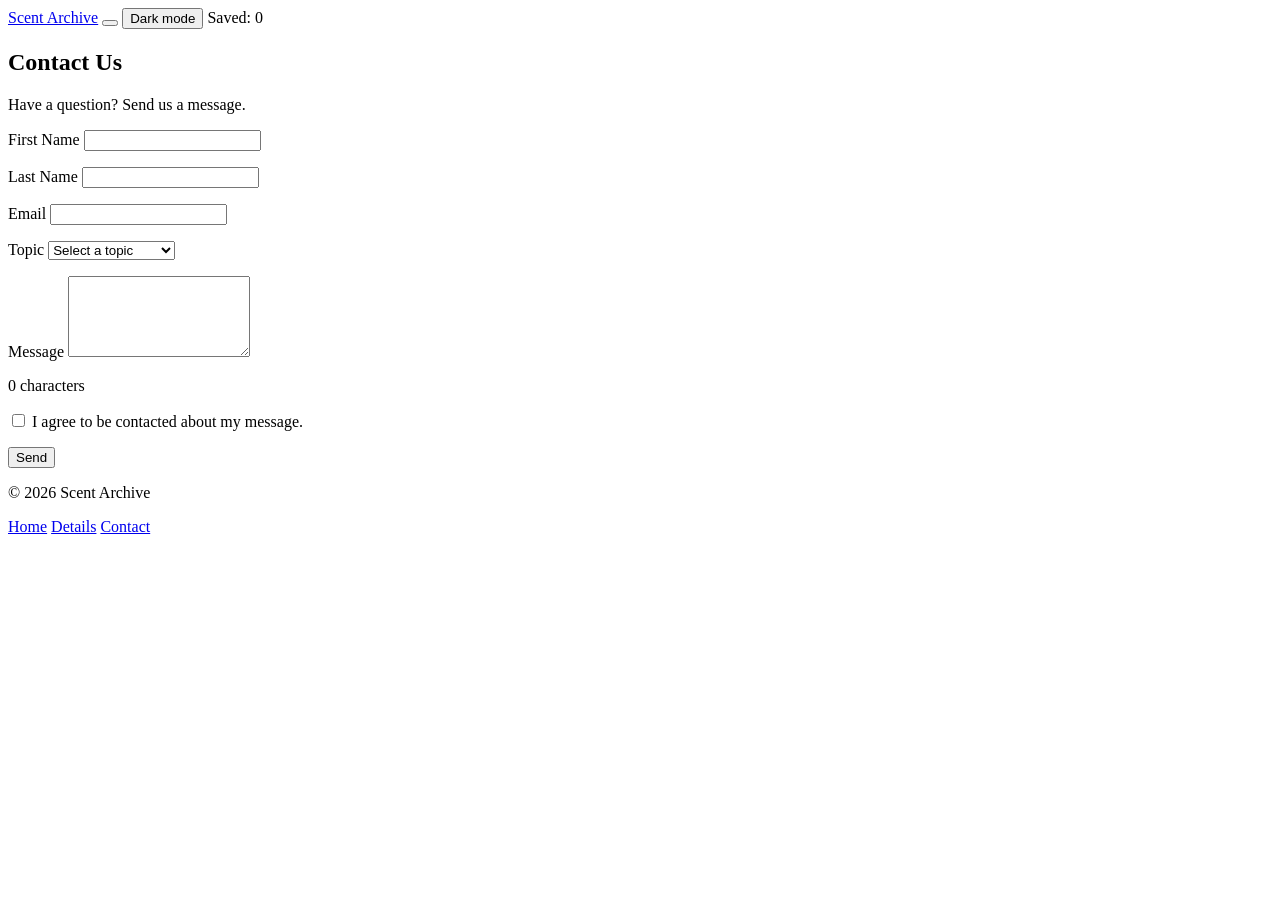
==== contact.html @ d29e4838 "Add detail and contact page" ====
<!DOCTYPE html>
<html lang="en" data-bs-theme="light">
<head>
    <meta charset="UTF-8">
    <meta name="viewport" content="width=device-width, initial-scale=1.0">
    <title>Contact | Scent Archive</title>
    <link rel="stylesheet" href="css/bootstrap.min.css">
    <link rel="stylesheet" href="css/style.css">
</head>
<body>

    <header class="site-header">
        <nav class="navbar md:navbar-expand">
            <div class="container-fluid">
                <a class="navbar-brand" href="index.html">Scent Archive</a>

                <button class="btn-icon navbar-toggler" type="button"
                    data-bs-toggle="drawer" data-bs-target="#menu"
                    aria-controls="menu" aria-expanded="false"
                    aria-label="Open menu">
                    <span class="navbar-toggler-icon" aria-hidden="true"></span>
                </button>

                <dialog class="drawer drawer-end" id="menu" tabindex="-1" aria-labelledby="menuTitle">

                    <div class="drawer-header">
                        <h2 class="drawer-title" id="menuTitle">Menu</h2>
                        <button class="btn-close" type="button"
                            data-bs-dismiss="drawer" aria-label="Close menu"></button>
                    </div>

                    <div class="drawer-body">
                        <ul class="navbar-nav">
                            <li class="nav-item">
                                <a class="nav-link" href="index.html">Home</a>
                            </li>
                            <li class="nav-item">
                                <a class="nav-link" href="detail.html">Details</a>
                            </li>
                            <li class="nav-item">
                                <a class="nav-link active" aria-current="page" href="contact.html">Contact</a>
                            </li>
                        </ul>
                    </div>
                </dialog>

                <button type="button" id="theme" aria-pressed="false">
                    Dark mode
                </button>

                <span id="saved" aria-live="polite">Saved: 0</span>
            </div>
        </nav>
    </header>

    <main class="container">
        <section class="contact">
            <h1>Contact Us</h1>
            <p>Have a question? Send us a message.</p>

            <form id="contactForm" novalidate>
                <div class="row g-4">

                    <div class="col-12 md:col-6">
                        <div class="form-field">
                            <label for="firstName" class="form-label">First Name</label>
                            <input type="text" id="firstName" class="form-control" required>
                            <p class="error" id="firstError"></p>
                        </div>
                    </div>

                    <div class="col-12 md:col-6">
                        <div class="form-field">
                            <label for="lastName" class="form-label">Last Name</label>
                            <input type="text" id="lastName" class="form-control" required>
                            <p class="error" id="lastError"></p>
                        </div>
                    </div>

                    <div class="col-12">
                        <div class="form-field">
                            <label for="email" class="form-label">Email</label>
                            <input type="email" id="email" class="form-control" required>
                            <p class="error" id="emailError"></p>
                        </div>
                    </div>

                    <div class="col-12">
                        <div class="form-field">
                            <label for="topic" class="form-label">Topic</label>
                            <select id="topic" class="form-control" required>
                                <option value="">Select a topic</option>
                                <option value="question">General Question</option>
                                <option value="story">Share a Story</option>
                                <option value="feedback">Feedback</option>
                            </select>
                            <p class="error" id="topicError"></p>
                        </div>
                    </div>

                    <div class="col-12">
                        <div class="form-field">
                            <label for="message" class="form-label">Message</label>
                            <textarea id="message" class="form-control" rows="5" required></textarea>
                            <p id="charCount" aria-live="polite">0 characters</p>
                            <p class="error" id="messageError"></p>
                        </div>
                    </div>

                    <div class="col-12">
                        <div class="form-field">
                            <input type="checkbox" id="consent" class="check" required>
                            <label for="consent">I agree to be contacted about my message.</label>
                            <p class="error" id="consentError"></p>
                        </div>
                    </div>

                    <div class="col-12">
                        <button type="submit" class="btn-solid theme-primary">Send</button>
                    </div>

                </div>
            </form>

            <p id="confirmation" aria-live="polite" hidden></p>
        </section>
    </main>

    <footer class="site-footer">
        <p>&copy; 2026 Scent Archive</p>

        <nav class="footer-links">
            <a href="index.html">Home</a>
            <a href="detail.html">Details</a>
            <a href="contact.html">Contact</a>
        </nav>
    </footer>

    <script type="module" src="js/bootstrap.bundle.min.js"></script>
    <script src="js/data.js"></script>
    <script src="js/main.js"></script>

</body>
</html>
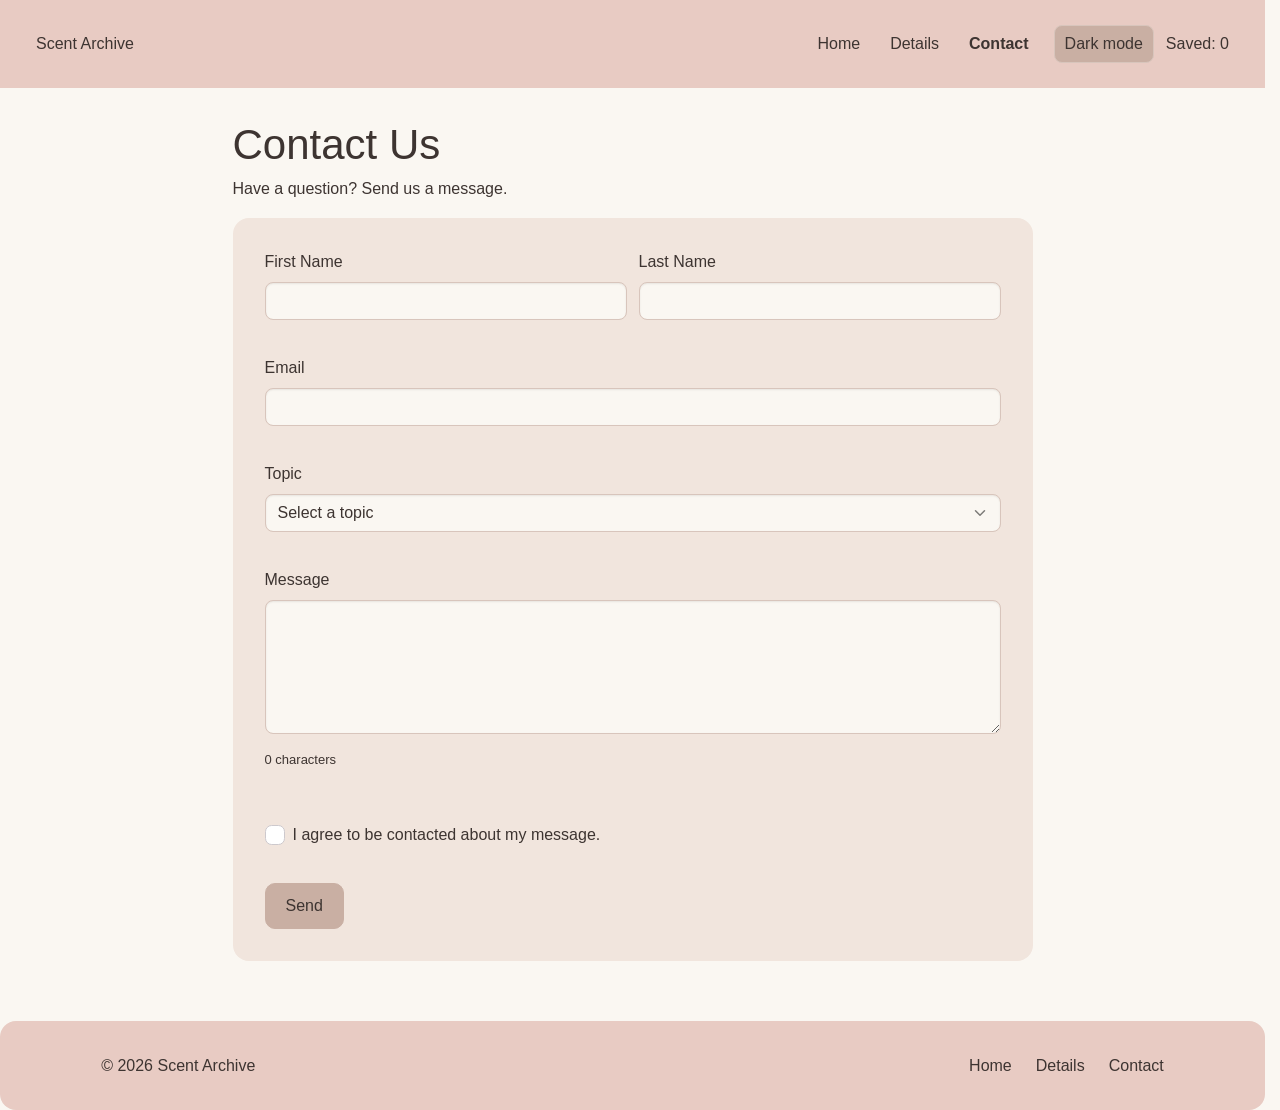
==== commit 7b36e694: "Improve responsive navbar layout" ====
--- a/contact.html
+++ b/contact.html
@@ -9,47 +9,45 @@
     <link rel="stylesheet" href="css/style.css">
 </head>
 <body>
-
+    
     <header class="site-header">
         <nav class="navbar md:navbar-expand">
             <div class="container-fluid">
                 <a class="navbar-brand" href="index.html">Scent Archive</a>
 
-                <button class="btn-icon navbar-toggler" type="button"
-                    data-bs-toggle="drawer" data-bs-target="#menu"
-                    aria-controls="menu" aria-expanded="false"
-                    aria-label="Open menu">
-                    <span class="navbar-toggler-icon" aria-hidden="true"></span>
-                </button>
+                <div class="nav-right">
+                    <dialog class="drawer drawer-end" id="menu"
+                        tabindex="-1" aria-labelledby="menuTitle">
+                        <div class="drawer-header">
+                            <h2 class="drawer-title" id="menuTitle">Menu</h2>
+                            <button class="btn-close" type="button"
+                                data-bs-dismiss="drawer" aria-label="Close menu"></button>
+                        </div>
 
-                <dialog class="drawer drawer-end" id="menu" tabindex="-1" aria-labelledby="menuTitle">
+                        <div class="drawer-body">
+                            <ul class="navbar-nav">
+                                <li class="nav-item">
+                                    <a class="nav-link" href="index.html">Home</a>
+                                </li>
+                                <li class="nav-item">
+                                    <a class="nav-link" href="detail.html">Details</a>
+                                </li>
+                                <li class="nav-item">
+                                    <a class="nav-link active" aria-current="page" href="contact.html">Contact</a>
+                                </li>
+                            </ul>
+                        </div>
+                    </dialog>
 
-                    <div class="drawer-header">
-                        <h2 class="drawer-title" id="menuTitle">Menu</h2>
-                        <button class="btn-close" type="button"
-                            data-bs-dismiss="drawer" aria-label="Close menu"></button>
-                    </div>
+                    <button type="button" id="theme" aria-pressed="false">Dark mode</button>
+                    <span id="saved" aria-live="polite">Saved: 0</span>
 
-                    <div class="drawer-body">
-                        <ul class="navbar-nav">
-                            <li class="nav-item">
-                                <a class="nav-link" href="index.html">Home</a>
-                            </li>
-                            <li class="nav-item">
-                                <a class="nav-link" href="detail.html">Details</a>
-                            </li>
-                            <li class="nav-item">
-                                <a class="nav-link active" aria-current="page" href="contact.html">Contact</a>
-                            </li>
-                        </ul>
-                    </div>
-                </dialog>
-
-                <button type="button" id="theme" aria-pressed="false">
-                    Dark mode
-                </button>
-
-                <span id="saved" aria-live="polite">Saved: 0</span>
+                    <button class="btn-icon navbar-toggler" type="button"
+                        data-bs-toggle="drawer" data-bs-target="#menu"
+                        aria-controls="menu" aria-expanded="false" aria-label="Open menu">
+                        <span class="navbar-toggler-icon" aria-hidden="true"></span>
+                    </button>
+                </div>
             </div>
         </nav>
     </header>
--- a/css/style.css
+++ b/css/style.css
@@ -0,0 +1,486 @@
+
+/* Colors */
+
+:root {
+    --bg: #faf7f2;
+    --text: #3d3431;
+    --pink: #e8cbc3;
+    --cream: #f1e5dd;
+    --brown: #c9afa3;
+    --border: #d8c5bc;
+}
+
+[data-bs-theme="dark"] {
+    --bg: #211e1d;
+    --text: #f3e9e4;
+    --pink: #493934;
+    --cream: #38302d;
+    --brown: #70574e;
+    --border: #65554e;
+}
+
+
+/* General */
+
+body {
+    margin: 0;
+    background-color: var(--bg);
+    color: var(--text);
+    font-family: Arial, sans-serif;
+}
+
+main.container {
+    max-width: 1200px;
+    padding-top: 32px;
+    padding-bottom: 60px;
+}
+
+h1, h2, h3, p {
+    color: var(--text);
+}
+
+p {
+    line-height: 1.6;
+}
+
+img {
+    max-width: 100%;
+}
+
+
+/* Navbar */
+
+.site-header {
+    background-color: var(--pink);
+    padding: 16px 24px;
+}
+
+.site-header .navbar {
+    background-color: var(--pink);
+}
+
+.site-header .container-fluid {
+    display: flex;
+    align-items: center;
+    gap: 8px;
+}
+
+.navbar-brand {
+    color: var(--text);
+    margin-right: 0;
+}
+
+.nav-right {
+    display: flex;
+    align-items: center;
+    gap: 12px;
+    margin-left: auto;
+}
+
+.nav-link,
+.nav-link.active {
+    color: var(--text);
+}
+
+.nav-link.active {
+    font-weight: bold;
+}
+
+#theme {
+    padding: 6px 10px;
+    background-color: var(--brown);
+    color: var(--text);
+    border: 1px solid var(--border);
+    border-radius: 8px;
+    cursor: pointer;
+}
+
+#saved {
+    color: var(--text);
+    white-space: nowrap;
+}
+
+.navbar-toggler {
+    padding: 4px;
+    margin-left: 0;
+}
+
+.drawer,
+.drawer-title {
+    color: var(--text);
+}
+
+.drawer-header,
+.drawer-body {
+    background-color: var(--bg);
+}
+
+
+/* Buttons */
+
+.btn-primary,
+.btn-solid.theme-primary {
+    display: inline-block;
+    padding: 10px 20px;
+    background-color: var(--brown);
+    color: var(--text);
+    border: 1px solid var(--brown);
+    border-radius: 10px;
+    text-decoration: none;
+}
+
+.btn-subtle {
+    padding: 10px 20px;
+    background-color: var(--cream);
+    color: var(--text);
+    border: 1px solid var(--border);
+    border-radius: 10px;
+}
+
+
+/* Hero */
+
+.hero-banner,
+.hero-sidebar {
+    padding: 36px;
+    border-radius: 16px;
+}
+
+.hero-banner {
+    background-color: var(--cream);
+    border: 6px solid var(--bg);
+}
+
+.hero-sidebar {
+    background-color: var(--pink);
+    border: 6px solid var(--bg);
+}
+
+.hero-banner h1 {
+    font-size: 42px;
+    margin-bottom: 24px;
+}
+
+.hero-banner p {
+    font-size: 18px;
+    margin-bottom: 32px;
+}
+
+.hero-sidebar h2 {
+    font-size: 28px;
+    margin-bottom: 20px;
+}
+
+
+/* Search and Categories */
+
+.filters {
+    margin-top: 40px;
+    margin-bottom: 32px;
+}
+
+#search {
+    padding: 14px;
+    margin-bottom: 16px;
+    border: 1px solid var(--border);
+    border-radius: 10px;
+    background-color: var(--cream);
+    color: var(--text);
+}
+
+#search::placeholder {
+    color: var(--text);
+}
+
+.categories {
+    display: flex;
+    flex-wrap: wrap;
+    gap: 12px;
+    margin-bottom: 16px;
+}
+
+#count {
+    font-size: 14px;
+}
+
+
+/* Story Cards */
+
+.card {
+    height: 100%;
+    background-color: var(--cream);
+    border: 1px solid var(--border);
+    border-radius: 16px;
+    overflow: hidden;
+}
+
+.card-img {
+    width: 100%;
+    height: 240px;
+    object-fit: cover;
+}
+
+.card-body {
+    padding: 24px;
+}
+
+.card-title {
+    font-size: 24px;
+    margin-bottom: 12px;
+}
+
+.card-buttons {
+    display: flex;
+    align-items: center;
+    gap: 12px;
+}
+
+.card-buttons a,
+.card-buttons button {
+    width: auto;
+    white-space: nowrap;
+}
+
+#noResults {
+    text-align: center;
+    margin-top: 24px;
+}
+
+.card-body > p:first-child {
+    text-transform: uppercase;
+}
+
+/* Detail Page */
+
+.article-header {
+    margin-bottom: 32px;
+}
+
+.article-header h1 {
+    font-size: 42px;
+}
+
+.article-content {
+    background-color: var(--cream);
+    padding: 30px;
+    border-radius: 16px;
+}
+
+.article-img {
+    width: 100%;
+    max-height: 420px;
+    object-fit: cover;
+    border-radius: 12px;
+    margin-bottom: 30px;
+}
+
+.flower-note {
+    margin: 24px 0;
+}
+
+.flower-note h3 {
+    font-size: 20px;
+}
+
+.article-sidebar {
+    background-color: var(--pink);
+    padding: 28px;
+    border-radius: 16px;
+}
+
+.article-sidebar h3 {
+    font-size: 14px;
+}
+
+.info-grid {
+    display: grid;
+    grid-template-columns: 1fr 1fr;
+    gap: 20px;
+}
+
+#read {
+    padding: 10px 20px;
+    background-color: var(--brown);
+    color: var(--text);
+    border: 1px solid var(--border);
+    border-radius: 10px;
+    cursor: pointer;
+}
+
+.faq {
+    margin-top: 40px;
+}
+
+.accordion-item {
+    padding: 16px;
+    margin-bottom: 12px;
+    background-color: var(--cream);
+    border: 1px solid var(--border);
+    border-radius: 10px;
+}
+
+.accordion-header {
+    cursor: pointer;
+    color: var(--text);
+}
+
+.accordion-body {
+    padding-top: 12px;
+}
+
+
+/* Contact Page */
+
+.contact {
+    max-width: 800px;
+    margin: 0 auto;
+}
+
+.contact h1 {
+    font-size: 42px;
+}
+
+#contactForm {
+    background-color: var(--cream);
+    padding: 32px;
+    border-radius: 16px;
+}
+
+.form-label {
+    color: var(--text);
+}
+
+.form-control {
+    background-color: var(--bg);
+    color: var(--text);
+    border: 1px solid var(--border);
+    border-radius: 8px;
+}
+
+.form-control:focus {
+    background-color: var(--bg);
+    color: var(--text);
+}
+
+#charCount {
+    font-size: 13px;
+    margin-top: 8px;
+}
+
+.error {
+    color: #b83a3a;
+    font-size: 14px;
+}
+
+[data-bs-theme="dark"] .error {
+    color: #ff9999;
+}
+
+#confirmation {
+    margin-top: 24px;
+    padding: 16px;
+    background-color: var(--pink);
+    border-radius: 10px;
+}
+
+
+/* Footer */
+
+.site-footer {
+    display: flex;
+    align-items: center;
+    justify-content: space-between;
+    padding: 32px 8%;
+    background-color: var(--pink);
+    border-radius: 16px;
+}
+
+.site-footer p {
+    margin: 0;
+}
+
+.footer-links {
+    display: flex;
+    gap: 24px;
+}
+
+.footer-links a {
+    color: var(--text);
+    text-decoration: none;
+}
+
+
+/* Hidden Content */
+
+[hidden] {
+    display: none !important;
+}
+
+
+/* Mobile */
+
+@media (max-width: 767px) {
+    .site-header {
+        padding: 12px;
+    }
+
+    .site-header .container-fluid {
+        gap: 8px;
+    }
+
+    .navbar-brand {
+        font-size: 18px;
+    }
+
+    #theme {
+        padding: 6px;
+        font-size: 12px;
+    }
+
+    #saved {
+        font-size: 12px;
+    }
+
+    main.container {
+        padding-top: 20px;
+        padding-bottom: 40px;
+    }
+
+    .hero-banner,
+    .hero-sidebar {
+        padding: 24px;
+    }
+
+    .hero-banner h1 {
+        font-size: 32px;
+    }
+
+    .hero-sidebar h2 {
+        font-size: 24px;
+    }
+
+    .card-img {
+        height: 220px;
+    }
+
+    .article-header h1,
+    .contact h1 {
+        font-size: 32px;
+    }
+
+    .article-content,
+    .article-sidebar,
+    #contactForm {
+        padding: 20px;
+    }
+
+    .info-grid {
+        grid-template-columns: 1fr;
+    }
+
+    .footer-links {
+        flex-wrap: column;
+        align-items: flex-start;
+        gap: 20px;
+    }
+}
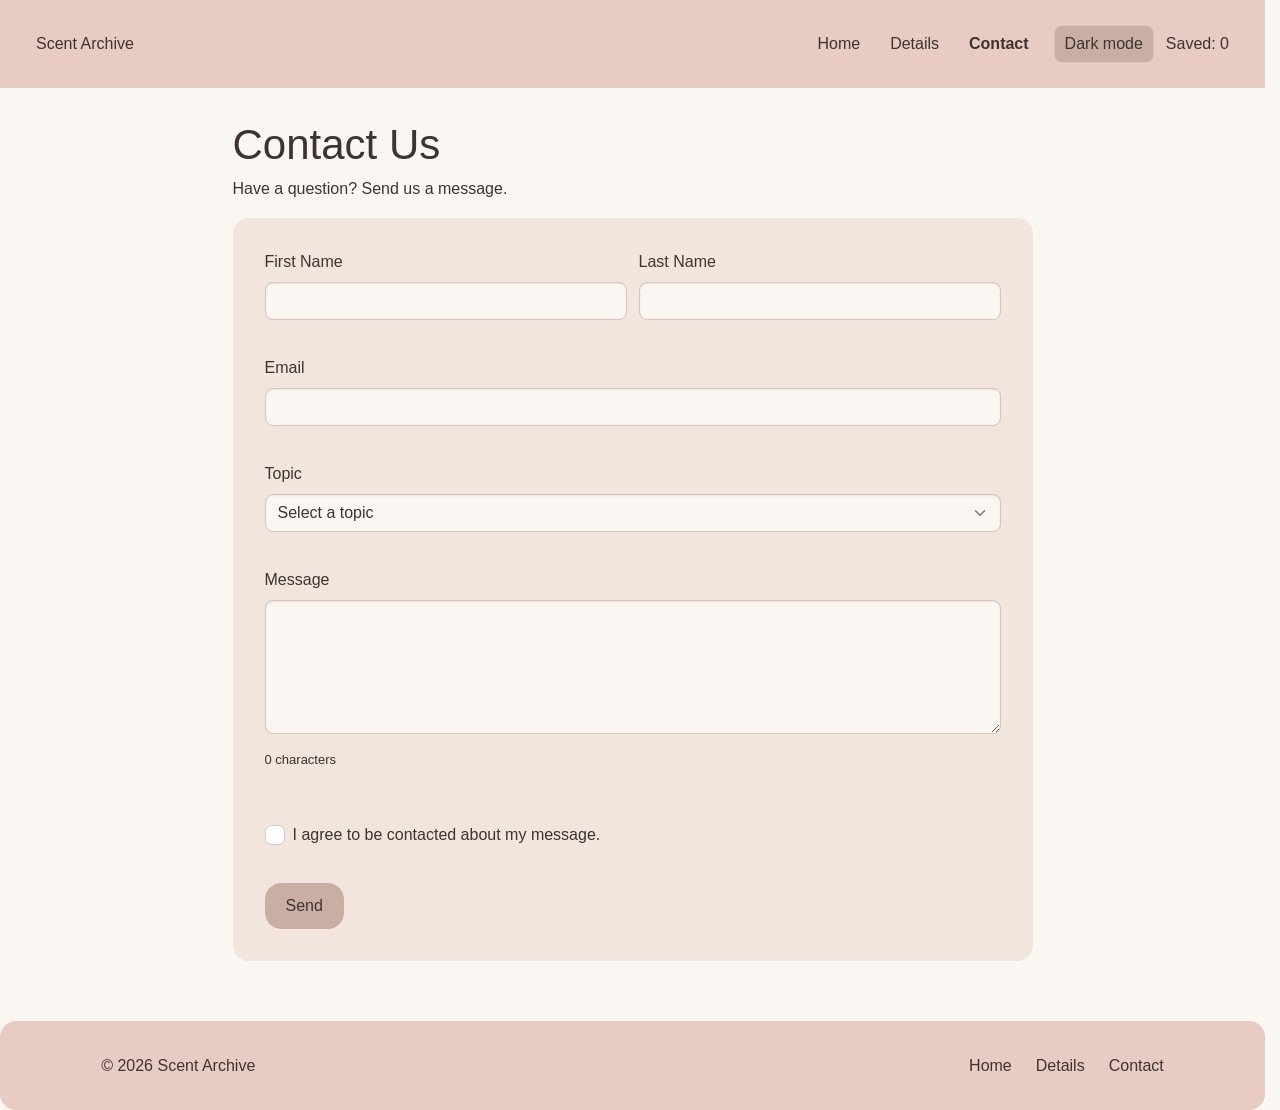
==== commit 9337ce92: "Refine JavaScript and improve form validation and accessibility" ====
--- a/contact.html
+++ b/contact.html
@@ -63,54 +63,59 @@
                     <div class="col-12 md:col-6">
                         <div class="form-field">
                             <label for="firstName" class="form-label">First Name</label>
-                            <input type="text" id="firstName" class="form-control" required>
-                            <p class="error" id="firstError"></p>
+                            <input type="text" id="firstName" class="form-control" 
+                            required aria-describedby="firstNameFeedback">
+                            <p class="error" id="firstNameFeedback"></p>
                         </div>
                     </div>
 
                     <div class="col-12 md:col-6">
                         <div class="form-field">
                             <label for="lastName" class="form-label">Last Name</label>
-                            <input type="text" id="lastName" class="form-control" required>
-                            <p class="error" id="lastError"></p>
+                            <input type="text" id="lastName" class="form-control" 
+                            required aria-describedby="lastNameFeedback">
+                            <p class="error" id="lastNameFeedback"></p>
                         </div>
                     </div>
 
                     <div class="col-12">
                         <div class="form-field">
                             <label for="email" class="form-label">Email</label>
-                            <input type="email" id="email" class="form-control" required>
-                            <p class="error" id="emailError"></p>
+                            <input type="email" id="email" class="form-control" 
+                            required aria-describedby="emailFeedback">
+                            <p class="error" id="emailFeedback"></p>
                         </div>
                     </div>
 
                     <div class="col-12">
                         <div class="form-field">
                             <label for="topic" class="form-label">Topic</label>
-                            <select id="topic" class="form-control" required>
+                            <select id="topic" class="form-control" required aria-describedby="topicFeedback">
                                 <option value="">Select a topic</option>
                                 <option value="question">General Question</option>
                                 <option value="story">Share a Story</option>
                                 <option value="feedback">Feedback</option>
                             </select>
-                            <p class="error" id="topicError"></p>
+                            <p class="error" id="topicFeedback"></p>
                         </div>
                     </div>
 
                     <div class="col-12">
                         <div class="form-field">
                             <label for="message" class="form-label">Message</label>
-                            <textarea id="message" class="form-control" rows="5" required></textarea>
+                            <textarea id="message" class="form-control" rows="5" 
+                            required aria-describedby="messageFeedback"></textarea>
                             <p id="charCount" aria-live="polite">0 characters</p>
-                            <p class="error" id="messageError"></p>
+                            <p class="error" id="messageFeedback"></p>
                         </div>
                     </div>
 
                     <div class="col-12">
                         <div class="form-field">
-                            <input type="checkbox" id="consent" class="check" required>
+                            <input type="checkbox" id="consent" class="check" 
+                            required aria-describedby="consentFeedback">
                             <label for="consent">I agree to be contacted about my message.</label>
-                            <p class="error" id="consentError"></p>
+                            <p class="error" id="consentFeedback"></p>
                         </div>
                     </div>
 
@@ -120,14 +125,12 @@
 
                 </div>
             </form>
-
-            <p id="confirmation" aria-live="polite" hidden></p>
+            <p id="confirmation" class="d-none" role="status" aria-live="polite"></p>
         </section>
     </main>
 
     <footer class="site-footer">
-        <p>&copy; 2026 Scent Archive</p>
-
+        <p>&copy; 2026 <a href="index.html">Scent Archive</a></p>
         <nav class="footer-links">
             <a href="index.html">Home</a>
             <a href="detail.html">Details</a>
--- a/css/style.css
+++ b/css/style.css
@@ -1,6 +1,5 @@
 
 /* Colors */
-
 :root {
     --bg: #faf7f2;
     --text: #3d3431;
@@ -8,6 +7,9 @@
     --cream: #f1e5dd;
     --brown: #c9afa3;
     --border: #d8c5bc;
+    --bs-primary-base: #c9afa3;
+    --space: 24px;
+    --radius: 16px;
 }
 
 [data-bs-theme="dark"] {
@@ -21,7 +23,6 @@
 
 
 /* General */
-
 body {
     margin: 0;
     background-color: var(--bg);
@@ -49,7 +50,6 @@
 
 
 /* Navbar */
-
 .site-header {
     background-color: var(--pink);
     padding: 16px 24px;
@@ -117,7 +117,6 @@
 
 
 /* Buttons */
-
 .btn-primary,
 .btn-solid.theme-primary {
     display: inline-block;
@@ -125,7 +124,7 @@
     background-color: var(--brown);
     color: var(--text);
     border: 1px solid var(--brown);
-    border-radius: 10px;
+    border-radius: var(--radius);
     text-decoration: none;
 }
 
@@ -134,16 +133,15 @@
     background-color: var(--cream);
     color: var(--text);
     border: 1px solid var(--border);
-    border-radius: 10px;
+    border-radius: var(--radius);
 }
 
 
 /* Hero */
-
 .hero-banner,
 .hero-sidebar {
     padding: 36px;
-    border-radius: 16px;
+    border-radius: var(--radius);
 }
 
 .hero-banner {
@@ -173,7 +171,6 @@
 
 
 /* Search and Categories */
-
 .filters {
     margin-top: 40px;
     margin-bottom: 32px;
@@ -183,7 +180,7 @@
     padding: 14px;
     margin-bottom: 16px;
     border: 1px solid var(--border);
-    border-radius: 10px;
+    border-radius: var(--radius);
     background-color: var(--cream);
     color: var(--text);
 }
@@ -205,23 +202,25 @@
 
 
 /* Story Cards */
-
 .card {
     height: 100%;
     background-color: var(--cream);
     border: 1px solid var(--border);
-    border-radius: 16px;
+    border-radius: var(--radius);
     overflow: hidden;
+    padding: 0;
 }
 
 .card-img {
+    display: block;
     width: 100%;
     height: 240px;
     object-fit: cover;
+    outline: none;
 }
 
 .card-body {
-    padding: 24px;
+    padding: var(--space);
 }
 
 .card-title {
@@ -251,7 +250,6 @@
 }
 
 /* Detail Page */
-
 .article-header {
     margin-bottom: 32px;
 }
@@ -330,7 +328,6 @@
 
 
 /* Contact Page */
-
 .contact {
     max-width: 800px;
     margin: 0 auto;
@@ -385,7 +382,6 @@
 
 
 /* Footer */
-
 .site-footer {
     display: flex;
     align-items: center;
@@ -399,6 +395,11 @@
     margin: 0;
 }
 
+.site-footer a {
+    color: var(--text);
+    text-decoration: none;
+}
+
 .footer-links {
     display: flex;
     gap: 24px;
@@ -409,16 +410,7 @@
     text-decoration: none;
 }
 
-
-/* Hidden Content */
-
-[hidden] {
-    display: none !important;
-}
-
-
 /* Mobile */
-
 @media (max-width: 767px) {
     .site-header {
         padding: 12px;
@@ -477,10 +469,4 @@
     .info-grid {
         grid-template-columns: 1fr;
     }
-
-    .footer-links {
-        flex-wrap: column;
-        align-items: flex-start;
-        gap: 20px;
-    }
-}
+}
